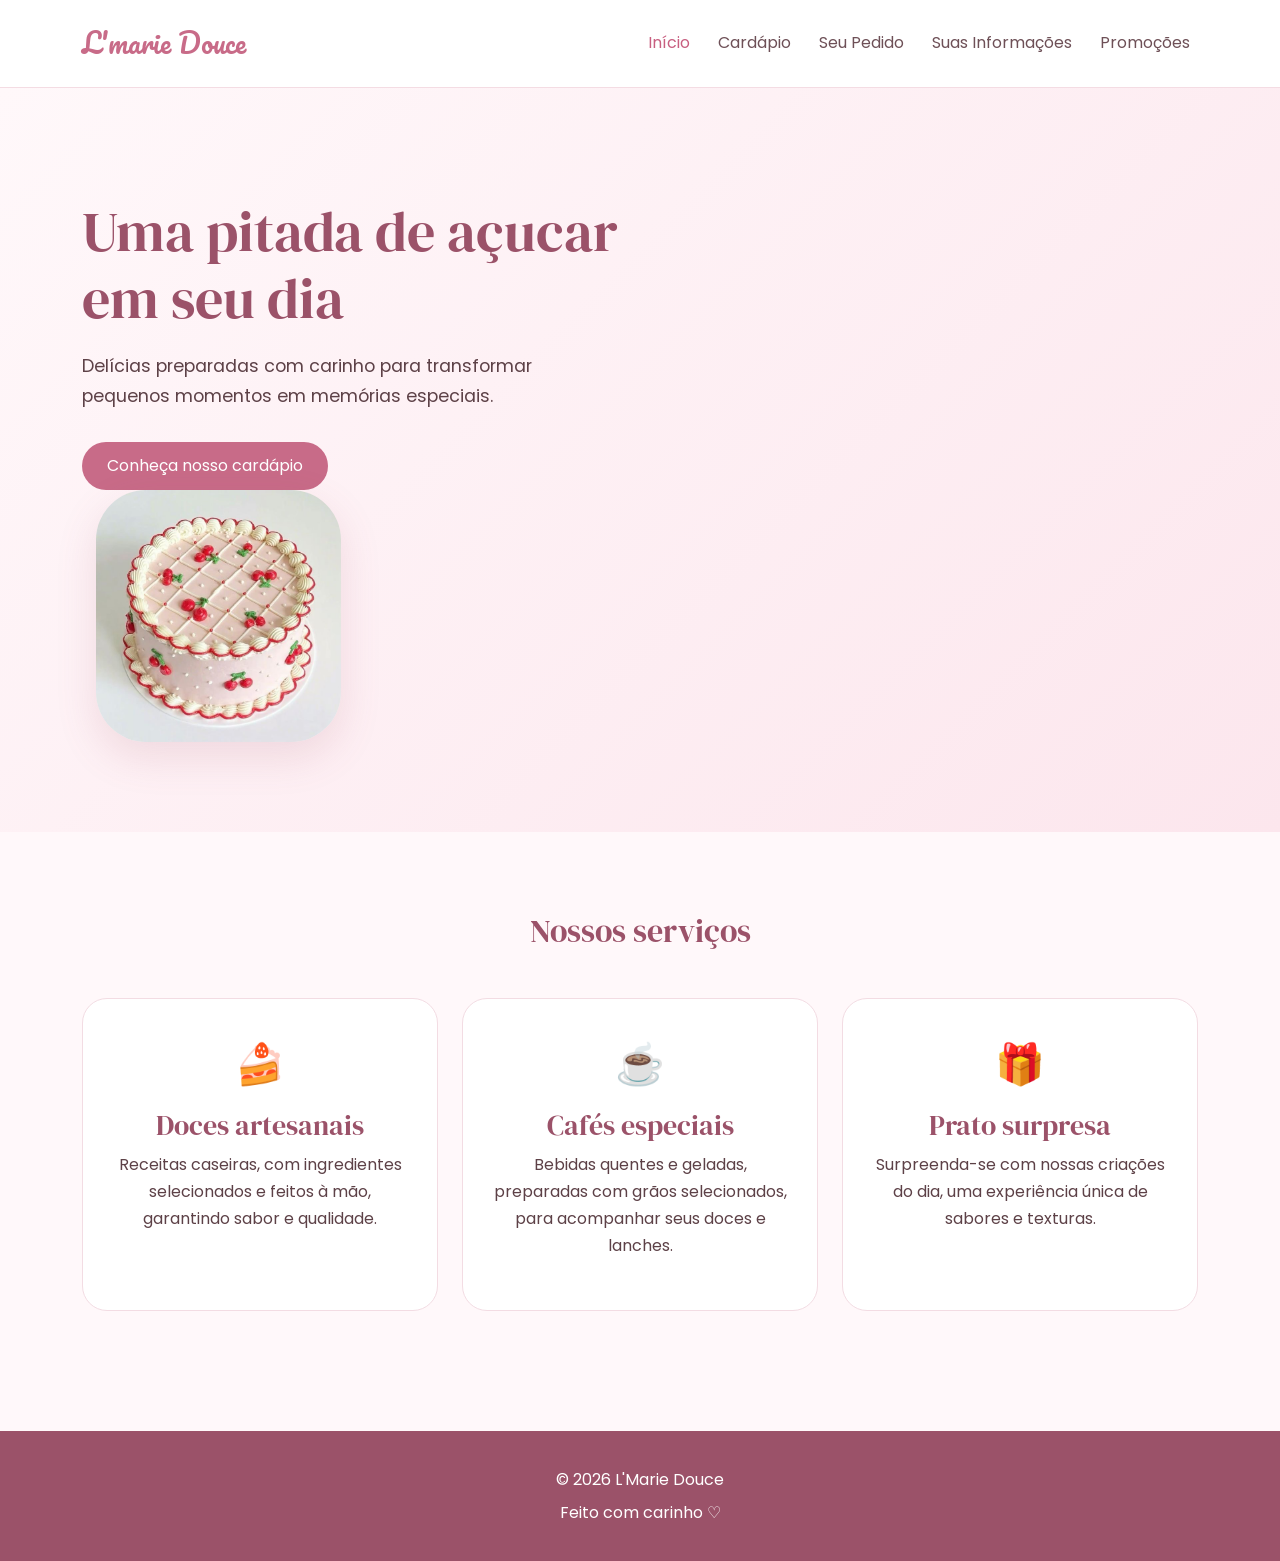
==== index.html @ b75bae09 "alterações 31/08" ====
<!DOCTYPE html>
<html lang="pt-BR">

<head>
    <meta charset="UTF-8">
    <meta name="viewport" content="width=device-width, initial-scale=1.0">

    <title> L'Marie Douce | Doceria & Cafeteria</title>

    <link href="https://cdn.jsdelivr.net/npm/bootstrap@5.3.3/dist/css/bootstrap.min.css" rel="stylesheet">

    <link rel="preconnect" href="https://fonts.googleapis.com">
    <link rel="preconnect" href="https://fonts.gstatic.com" crossorigin>

    <link href="https://fonts.googleapis.com/css2?family=DM+Serif+Display&family=Pacifico&family=Poppins:wght@300;400;500;600&display=swap" rel="stylesheet">

    <link rel="stylesheet" href="css/style.css">

</head>

<body>

    <header>
        <nav class="navbar navbar-expand-lg navbar-light">
            <div class="container">

                <a class="navbar-brand logo" href="index.html">
                    L'marie Douce
                </a>

                <button class="navbar-toggler" type="button"
                    data-bs-toggle="collapse"
                    data-bs-target="#menu">

                    <span class="navbar-toggler-icon"></span>

                </button>

                <div class="collapse navbar-collapse" id="menu">

                    <ul class="navbar-nav ms-auto">

                        <li class="nav-item">
                            <a class="nav-link active" href="index.html">
                                Início
                            </a>
                        </li>

                        <li class="nav-item">
                            <a class="nav-link" href="cardapio.html">
                                Cardápio
                            </a>
                        </li>

                        <li class="nav-item">
                            <a class="nav-link" href="pedido.html">
                                Seu Pedido
                            </a>
                        </li>

                        <li class="nav-item">
                            <a class="nav-link" href="informacoes.html">
                                Suas Informações
                            </a>
                        </li>

                        <li class="nav-item">
                            <a class="nav-link" href="promocoes.html">
                                Promoções
                            </a>
                        </li>

                    </ul>

                </div>
            </div>
        </nav>
    </header>


    <main>

        <section class="hero">

            <div class="container">

                <div class="row align-items-center">

                    <div class="col-lg-6">

                        <p class="subtitulo">
                        
                        </p>

                        <h1>
                            Uma pitada de açucar em seu dia
                        </h1>

                        <p class="texto-hero">
                            Delícias preparadas com carinho para transformar
                            pequenos momentos em memórias especiais.
                        </p>
                        

                        <a href="cardapio.html" class="btn btn-rosa">
                            Conheça nosso cardápio
                        </a>
                                            <div class="col-lg-6 text-center">

                        <img
                            src="img/bolo.jpg"
                            alt="Bolo decorado da doceria"
                            class="img-fluid imagem-hero">

                    </div>
            </div>
                </div>
            </div>
        </section>

        <section class="destaques">

            <div class="container">

                <div class="text-center mb-5">

                    <h2>
                        Nossos serviços
                    </h2>
                </div>

                <div class="row g-4">

                    <div class="col-md-4">

                        <article class="card-destaque">

                            <div class="icone">
                                🍰
                            </div>

                            <h3>
                                Doces artesanais
                            </h3>

                            <p>
                              Receitas caseiras, com ingredientes selecionados e feitos à mão, garantindo sabor e qualidade.
                            </p>
                        </article>
                    </div>


                    <div class="col-md-4">

                        <article class="card-destaque">

                            <div class="icone">
                                ☕
                            </div>

                            <h3>
                                Cafés especiais
                            </h3>

                            <p>
                                Bebidas quentes e geladas, preparadas com grãos selecionados, para acompanhar seus doces e lanches.
                            </p>

                        </article>

                    </div>


                    <div class="col-md-4">

                        <article class="card-destaque">

                            <div class="icone">
                                🎁
                            </div>

                            <h3>
                                Prato surpresa
                            </h3>

                            <p>
                                Surpreenda-se com nossas criações do dia, uma experiência única de sabores e texturas.
                            </p>

                        </article>

                    </div>

                </div>

            </div>

        </section>

    </main>


    <footer>

        <div class="container text-center">

            <p>
                © 2026 L'Marie Douce
            </p>

            <p>
                Feito com carinho ♡
            </p>

        </div>

    </footer>

    <script src="https://cdn.jsdelivr.net/npm/bootstrap@5.3.3/dist/js/bootstrap.bundle.min.js"></script>

    <script src="js/script.js"></script>

</body>

</html>
---- css/style.css ----
* {
    box-sizing: border-box;
}

body {
    margin: 0;
    font-family: 'Poppins', sans-serif;
    color: #5d4147;
    background-color: #fff8fa;
}

h1,
h2 {
    font-family: 'DM Serif Display', serif;
    color: #9b5269;
}

h3 {
    font-family: 'DM Serif Display', serif;
    color: #9b5269;
}

p {
    line-height: 1.7;
}




.navbar {
    background-color: #fff;
    padding: 18px 0;
    border-bottom: 1px solid #f4dce3;
}

.logo {
    font-family: 'Pacifico', cursive;
    font-size: 1.7rem;
    color: #c86b88 !important;
}

.nav-link {
    color: #6e5057 !important;
    margin-left: 12px;
    transition: 0.3s;
}

.nav-link:hover,
.nav-link.active {
    color: #c85f80 !important;
}



.hero {
    padding: 90px 0;
    background: linear-gradient(
        135deg,
        #fff8fa,
        #fce6ed
    );
}

.subtitulo {
    color: #c86b88;
    font-size: 0.8rem;
    font-weight: 600;
    letter-spacing: 3px;
}

.hero h1 {
    font-size: 3.5rem;
    margin: 20px 0;
}

.texto-hero {
    font-size: 1.1rem;
    max-width: 500px;
    margin-bottom: 30px;
}

.imagem-hero {
    width: 90%;
    max-height: 450px;
    object-fit: cover;
    border-radius: 50px;
    box-shadow: 0 15px 40px rgba(160, 80, 100, 0.15);
}




.btn-rosa {
    background-color: #c86b88;
    color: white;
    border: none;
    padding: 12px 25px;
    border-radius: 30px;
    transition: 0.3s;
}

.btn-rosa:hover {
    background-color: #a94f6c;
    color: white;
    transform: translateY(-2px);
}


.destaques {
    padding: 80px 0;
}

.card-destaque {
    background-color: white;
    text-align: center;
    padding: 35px 25px;
    border-radius: 25px;
    height: 100%;
    border: 1px solid #f3dce3;
    transition: 0.3s;
}

.card-destaque:hover {
    transform: translateY(-7px);
    box-shadow: 0 10px 30px rgba(180, 90, 120, 0.12);
}

.icone {
    font-size: 2.5rem;
    margin-bottom: 15px;
}


.pagina-titulo {
    padding: 70px 0;
    background-color: #fce6ed;
}

.pagina-titulo h1 {
    font-size: 3rem;
}




.produtos {
    padding: 70px 0;
}

.titulo-categoria {
    margin-bottom: 30px;
}

.produto-card {
    background-color: white;
    border-radius: 25px;
    overflow: hidden;
    border: 1px solid #f2dce2;
    height: 100%;
    transition: 0.3s;
}

.produto-card:hover {
    transform: translateY(-6px);
    box-shadow: 0 12px 30px rgba(160, 70, 100, 0.12);
}

.produto-card img {
    width: 100%;
    height: 230px;
    object-fit: cover;
}

.produto-conteudo {
    padding: 25px;
}

.produto-conteudo p {
    font-size: 0.9rem;
    color: #80666c;
}

.produto-final {
    display: flex;
    justify-content: space-between;
    align-items: center;
    margin-top: 20px;
}

.produto-final strong {
    color: #a9516d;
    font-size: 1.1rem;
}

.btn-adicionar {
    background-color: #f6ccd9;
    color: #8e4d62;
    border: none;
    border-radius: 20px;
    padding: 7px 15px;
}

.btn-adicionar:hover {
    background-color: #c86b88;
    color: white;
}



.pedido {
    padding: 70px 0;
}

.pedido-box {
    background-color: white;
    padding: 35px;
    border-radius: 25px;
    border: 1px solid #f2dce2;
}

.pedido-vazio {
    text-align: center;
    padding: 40px;
    color: #9b7c84;
}

.item-pedido {
    display: flex;
    justify-content: space-between;
    padding: 15px 0;
    border-bottom: 1px solid #f2e2e6;
}

.total {
    display: flex;
    justify-content: space-between;
    font-size: 1.2rem;
}



.informacoes {
    padding: 70px 0;
}

.formulario {
    background-color: white;
    padding: 35px;
    border-radius: 25px;
    border: 1px solid #f2dce2;
}

.formulario label {
    display: block;
    margin-top: 15px;
    margin-bottom: 7px;
    font-weight: 500;
}

.formulario input,
.formulario textarea {
    border: 1px solid #e9cbd4;
    border-radius: 12px;
    padding: 12px;
}

.formulario input:focus,
.formulario textarea:focus {
    border-color: #c86b88;
    box-shadow: 0 0 0 0.15rem rgba(200, 107, 136, 0.15);
}



.promocoes {
    padding: 70px 0;
}

.promo-card {
    background: linear-gradient(
        135deg,
        #fff,
        #fce6ed
    );

    border: 1px solid #f0d2db;
    border-radius: 30px;
    padding: 40px;
    height: 100%;
    text-align: center;
}

.promo-tag {
    display: inline-block;
    background-color: #c86b88;
    color: white;
    padding: 5px 15px;
    border-radius: 20px;
    font-size: 0.7rem;
    letter-spacing: 1px;
}

.preco-promo {
    font-size: 1.8rem;
    font-weight: 600;
    color: #a9516d;
    margin: 20px 0;
}




footer {
    background-color: #9b5269;
    color: white;
    padding: 30px 0;
    margin-top: 40px;
}

footer p {
    margin: 5px;
}



@media (max-width: 768px) {

    .hero {
        padding: 60px 0;
        text-align: center;
    }

    .hero h1 {
        font-size: 2.5rem;
    }

    .texto-hero {
        margin-left: auto;
        margin-right: auto;
    }

    .imagem-hero {
        margin-top: 40px;
        width: 100%;
    }

    .pagina-titulo h1 {
        font-size: 2.4rem;
    }

}
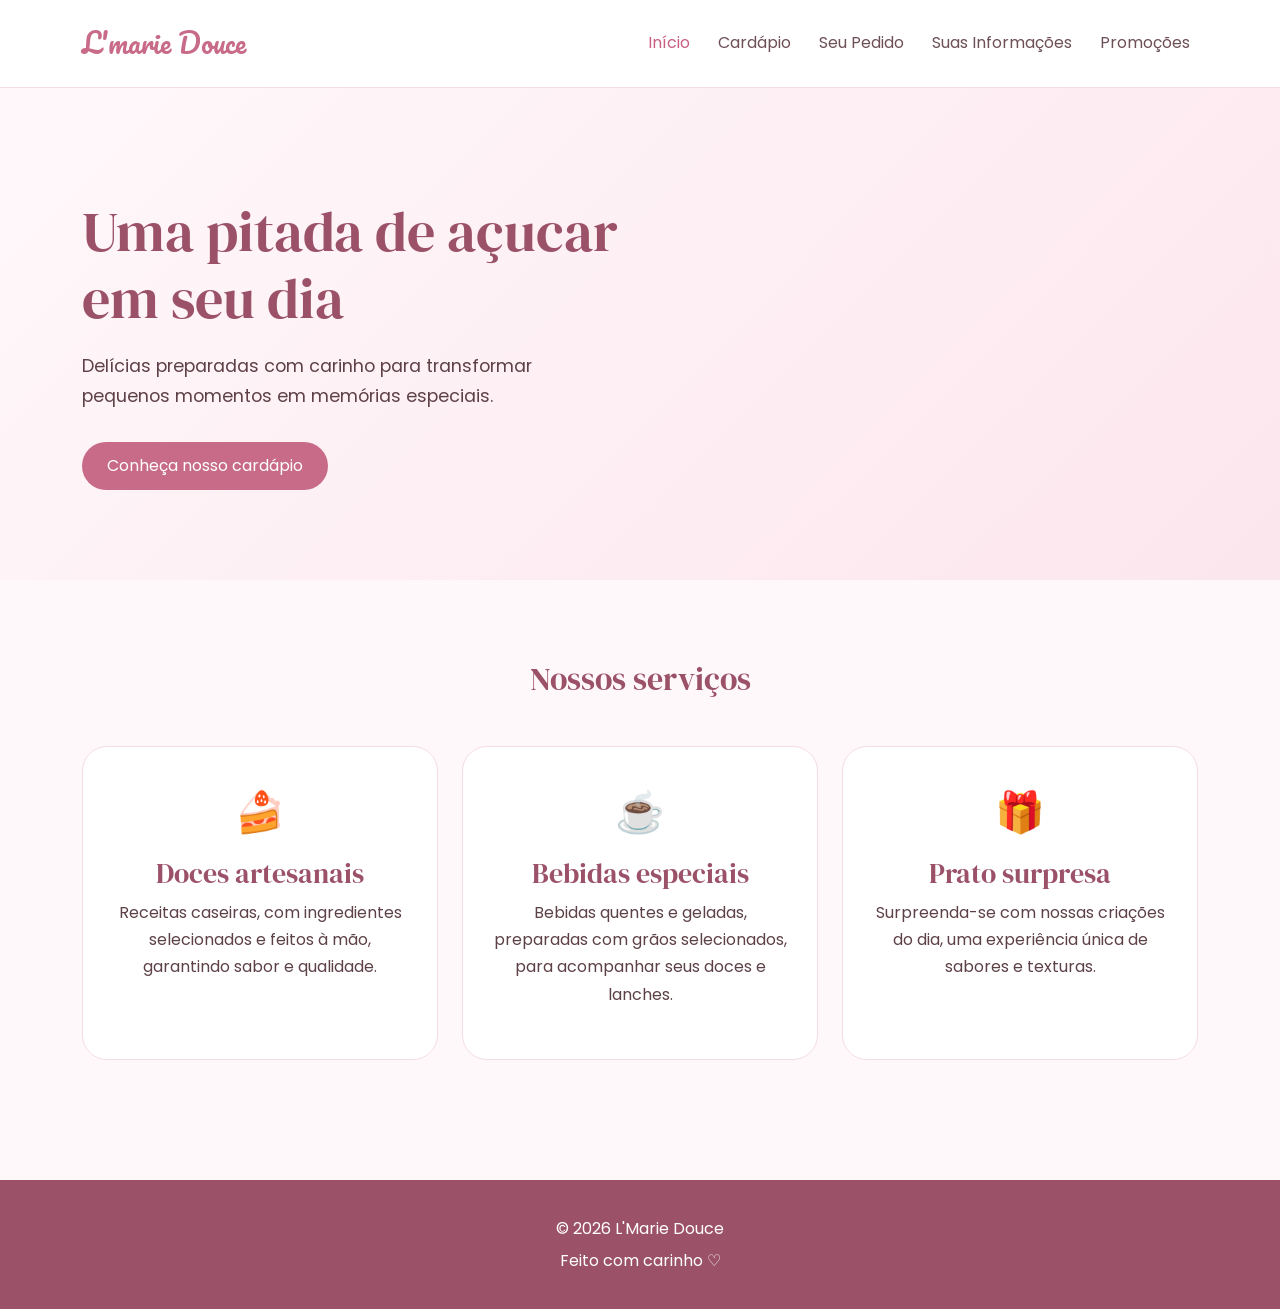
==== commit 8a6066c7: "03/09" ====
--- a/index.html
+++ b/index.html
@@ -107,10 +107,7 @@
                         </a>
                                             <div class="col-lg-6 text-center">
 
-                        <img
-                            src="img/bolo.jpg"
-                            alt="Bolo decorado da doceria"
-                            class="img-fluid imagem-hero">
+                
 
                     </div>
             </div>
@@ -159,7 +156,7 @@
                             </div>
 
                             <h3>
-                                Cafés especiais
+                                Bebidas especiais
                             </h3>
 
                             <p>
--- a/css/style.css
+++ b/css/style.css
@@ -349,4 +349,7 @@
         font-size: 2.4rem;
     }
 
+}
+.produto-imagem img {
+    border-radius: 50px;
 }
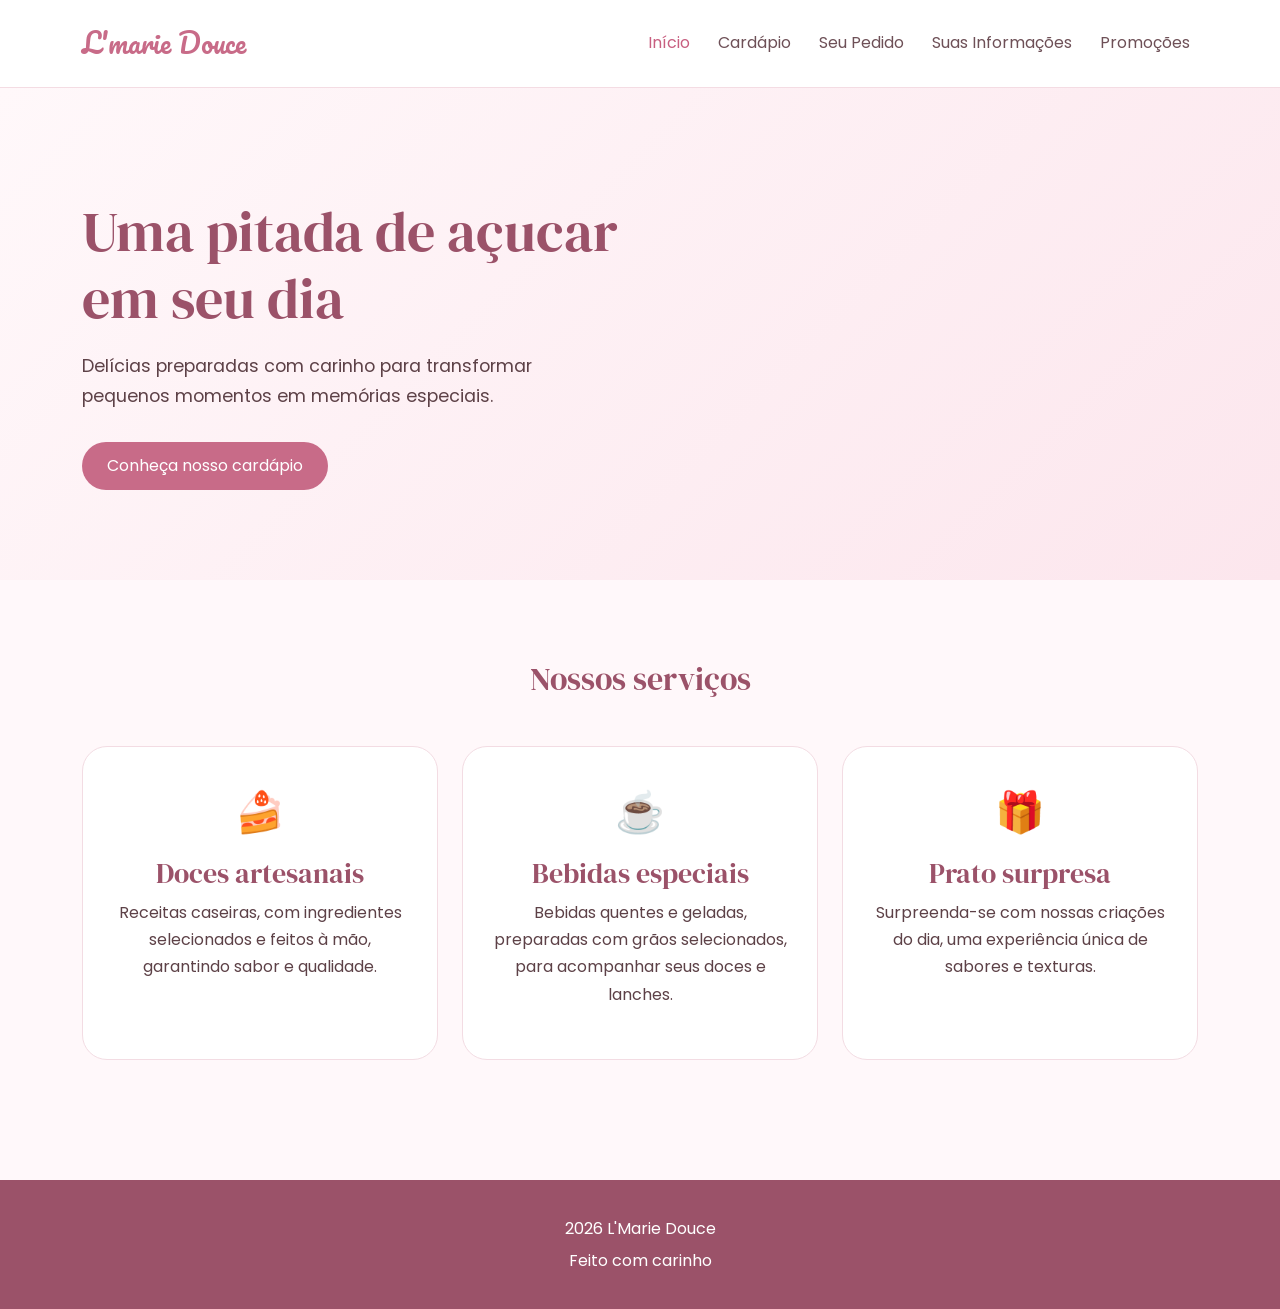
==== commit ec134697: "primeiras mudanças 10/09" ====
--- a/index.html
+++ b/index.html
@@ -185,15 +185,10 @@
                             </p>
 
                         </article>
-
-                    </div>
-
-                </div>
-
-            </div>
-
+                    </div>
+                </div>
+            </div>
         </section>
-
     </main>
 
 
@@ -202,13 +197,12 @@
         <div class="container text-center">
 
             <p>
-                © 2026 L'Marie Douce
+                 2026 L'Marie Douce
             </p>
 
             <p>
-                Feito com carinho ♡
+                Feito com carinho 
             </p>
-
         </div>
 
     </footer>
@@ -216,7 +210,5 @@
     <script src="https://cdn.jsdelivr.net/npm/bootstrap@5.3.3/dist/js/bootstrap.bundle.min.js"></script>
 
     <script src="js/script.js"></script>
-
 </body>
-
 </html>
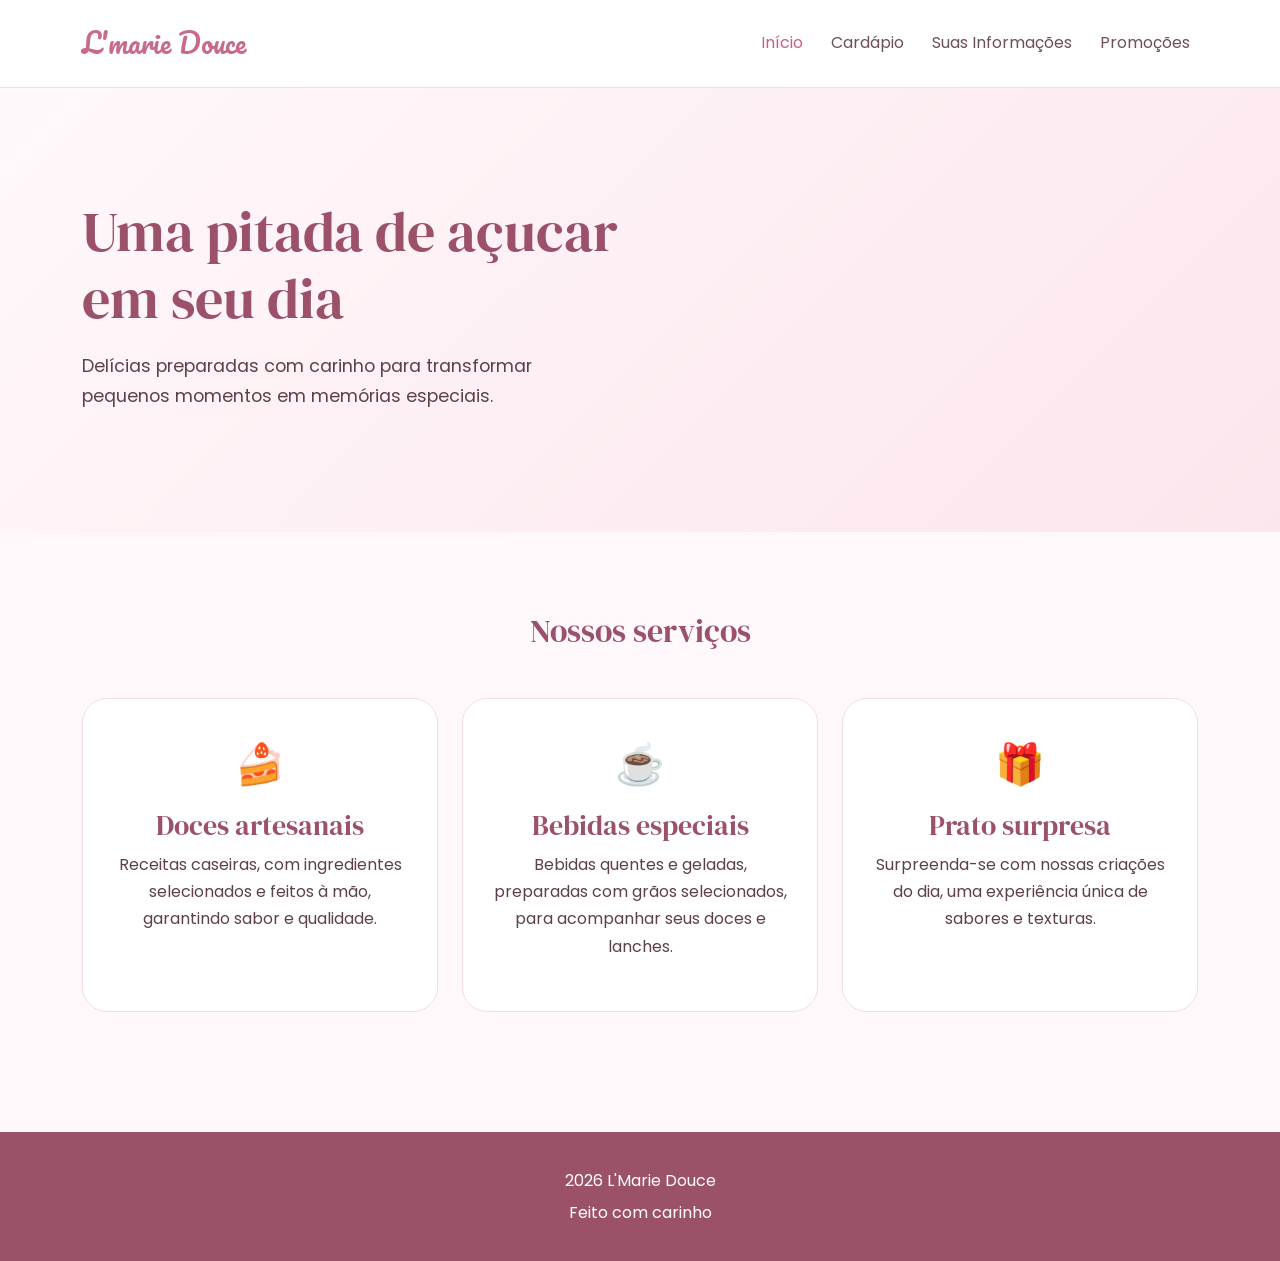
==== commit 9794be04: "14/09" ====
--- a/index.html
+++ b/index.html
@@ -28,13 +28,7 @@
                     L'marie Douce
                 </a>
 
-                <button class="navbar-toggler" type="button"
-                    data-bs-toggle="collapse"
-                    data-bs-target="#menu">
 
-                    <span class="navbar-toggler-icon"></span>
-
-                </button>
 
                 <div class="collapse navbar-collapse" id="menu">
 
@@ -52,11 +46,6 @@
                             </a>
                         </li>
 
-                        <li class="nav-item">
-                            <a class="nav-link" href="pedido.html">
-                                Seu Pedido
-                            </a>
-                        </li>
 
                         <li class="nav-item">
                             <a class="nav-link" href="informacoes.html">
@@ -101,13 +90,6 @@
                             pequenos momentos em memórias especiais.
                         </p>
                         
-
-                        <a href="cardapio.html" class="btn btn-rosa">
-                            Conheça nosso cardápio
-                        </a>
-                                            <div class="col-lg-6 text-center">
-
-                
 
                     </div>
             </div>
@@ -207,8 +189,5 @@
 
     </footer>
 
-    <script src="https://cdn.jsdelivr.net/npm/bootstrap@5.3.3/dist/js/bootstrap.bundle.min.js"></script>
-
-    <script src="js/script.js"></script>
 </body>
 </html>
--- a/css/style.css
+++ b/css/style.css
@@ -193,50 +193,7 @@
     font-size: 1.1rem;
 }
 
-.btn-adicionar {
-    background-color: #f6ccd9;
-    color: #8e4d62;
-    border: none;
-    border-radius: 20px;
-    padding: 7px 15px;
-}
-
-.btn-adicionar:hover {
-    background-color: #c86b88;
-    color: white;
-}
-
-
-
-.pedido {
-    padding: 70px 0;
-}
-
-.pedido-box {
-    background-color: white;
-    padding: 35px;
-    border-radius: 25px;
-    border: 1px solid #f2dce2;
-}
-
-.pedido-vazio {
-    text-align: center;
-    padding: 40px;
-    color: #9b7c84;
-}
-
-.item-pedido {
-    display: flex;
-    justify-content: space-between;
-    padding: 15px 0;
-    border-bottom: 1px solid #f2e2e6;
-}
-
-.total {
-    display: flex;
-    justify-content: space-between;
-    font-size: 1.2rem;
-}
+
 
 
 
@@ -265,31 +222,13 @@
     padding: 12px;
 }
 
-.formulario input:focus,
-.formulario textarea:focus {
-    border-color: #c86b88;
-    box-shadow: 0 0 0 0.15rem rgba(200, 107, 136, 0.15);
-}
-
 
 
 .promocoes {
     padding: 70px 0;
 }
 
-.promo-card {
-    background: linear-gradient(
-        135deg,
-        #fff,
-        #fce6ed
-    );
-
-    border: 1px solid #f0d2db;
-    border-radius: 30px;
-    padding: 40px;
-    height: 100%;
-    text-align: center;
-}
+
 
 .promo-tag {
     display: inline-block;
@@ -301,15 +240,6 @@
     letter-spacing: 1px;
 }
 
-.preco-promo {
-    font-size: 1.8rem;
-    font-weight: 600;
-    color: #a9516d;
-    margin: 20px 0;
-}
-
-
-
 
 footer {
     background-color: #9b5269;
@@ -323,33 +253,6 @@
 }
 
 
-
-@media (max-width: 768px) {
-
-    .hero {
-        padding: 60px 0;
-        text-align: center;
-    }
-
-    .hero h1 {
-        font-size: 2.5rem;
-    }
-
-    .texto-hero {
-        margin-left: auto;
-        margin-right: auto;
-    }
-
-    .imagem-hero {
-        margin-top: 40px;
-        width: 100%;
-    }
-
-    .pagina-titulo h1 {
-        font-size: 2.4rem;
-    }
-
-}
 .produto-imagem img {
     border-radius: 50px;
 }
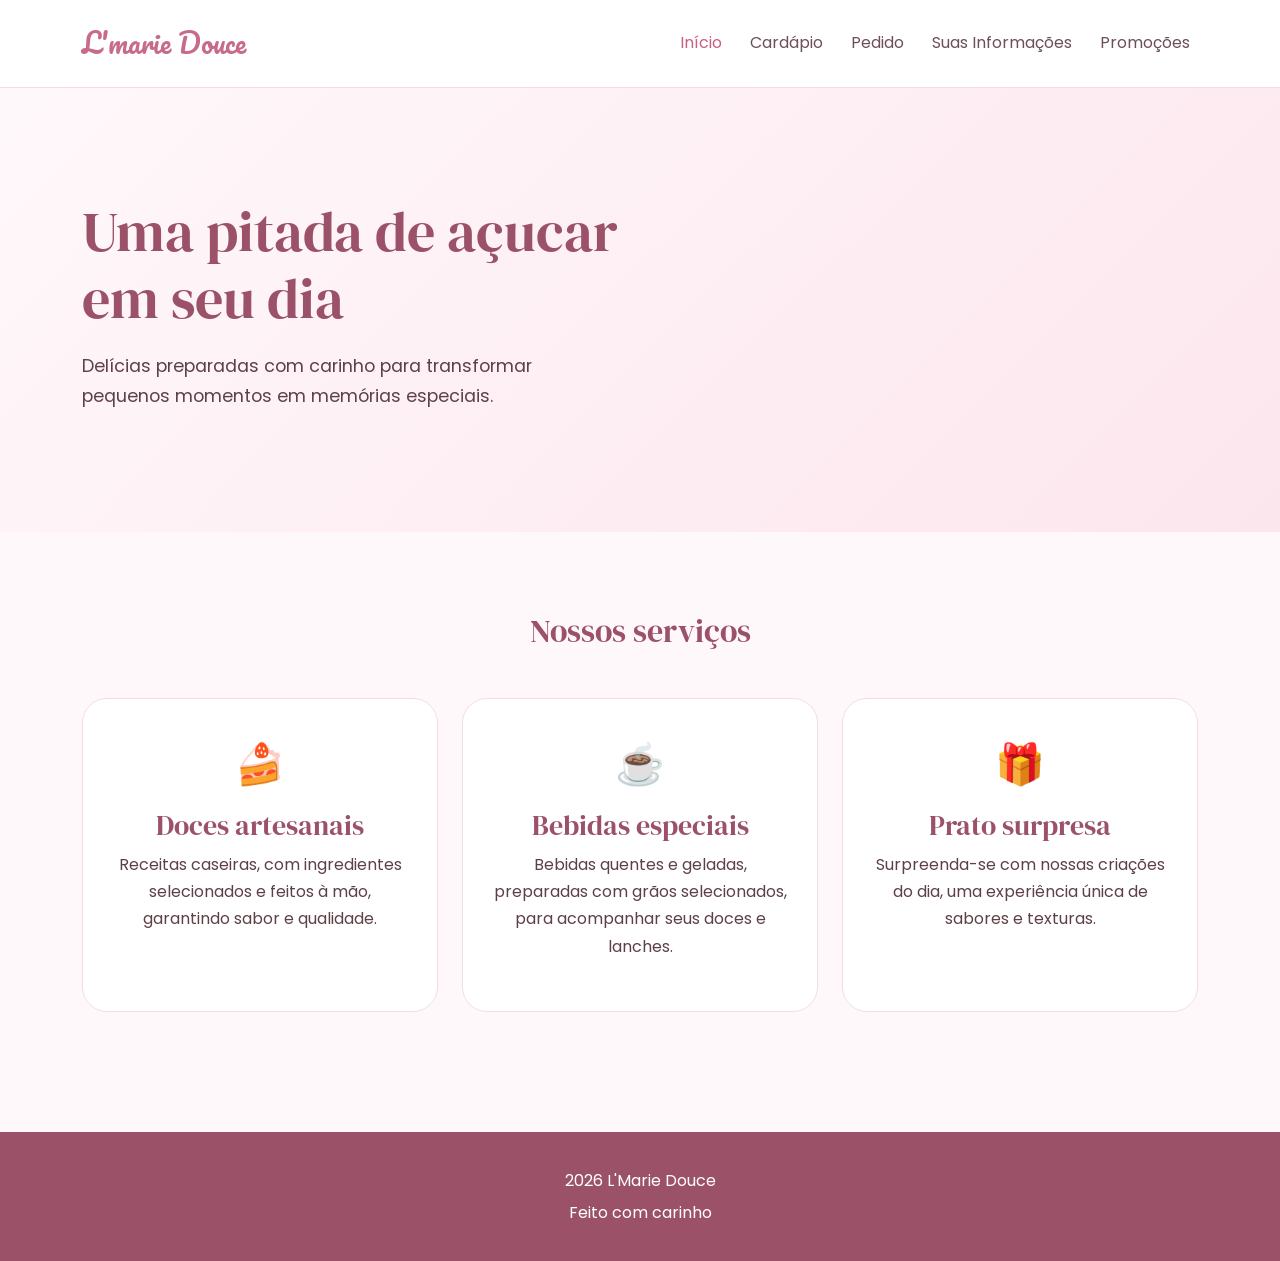
==== commit 9fd7fb18: "04/11" ====
--- a/index.html
+++ b/index.html
@@ -43,6 +43,11 @@
                         <li class="nav-item">
                             <a class="nav-link" href="cardapio.html">
                                 Cardápio
+                            </a>
+                        </li>
+                        <li class="nav-item">
+                            <a class="nav-link" href="pedido.html">
+                                Pedido
                             </a>
                         </li>
 
